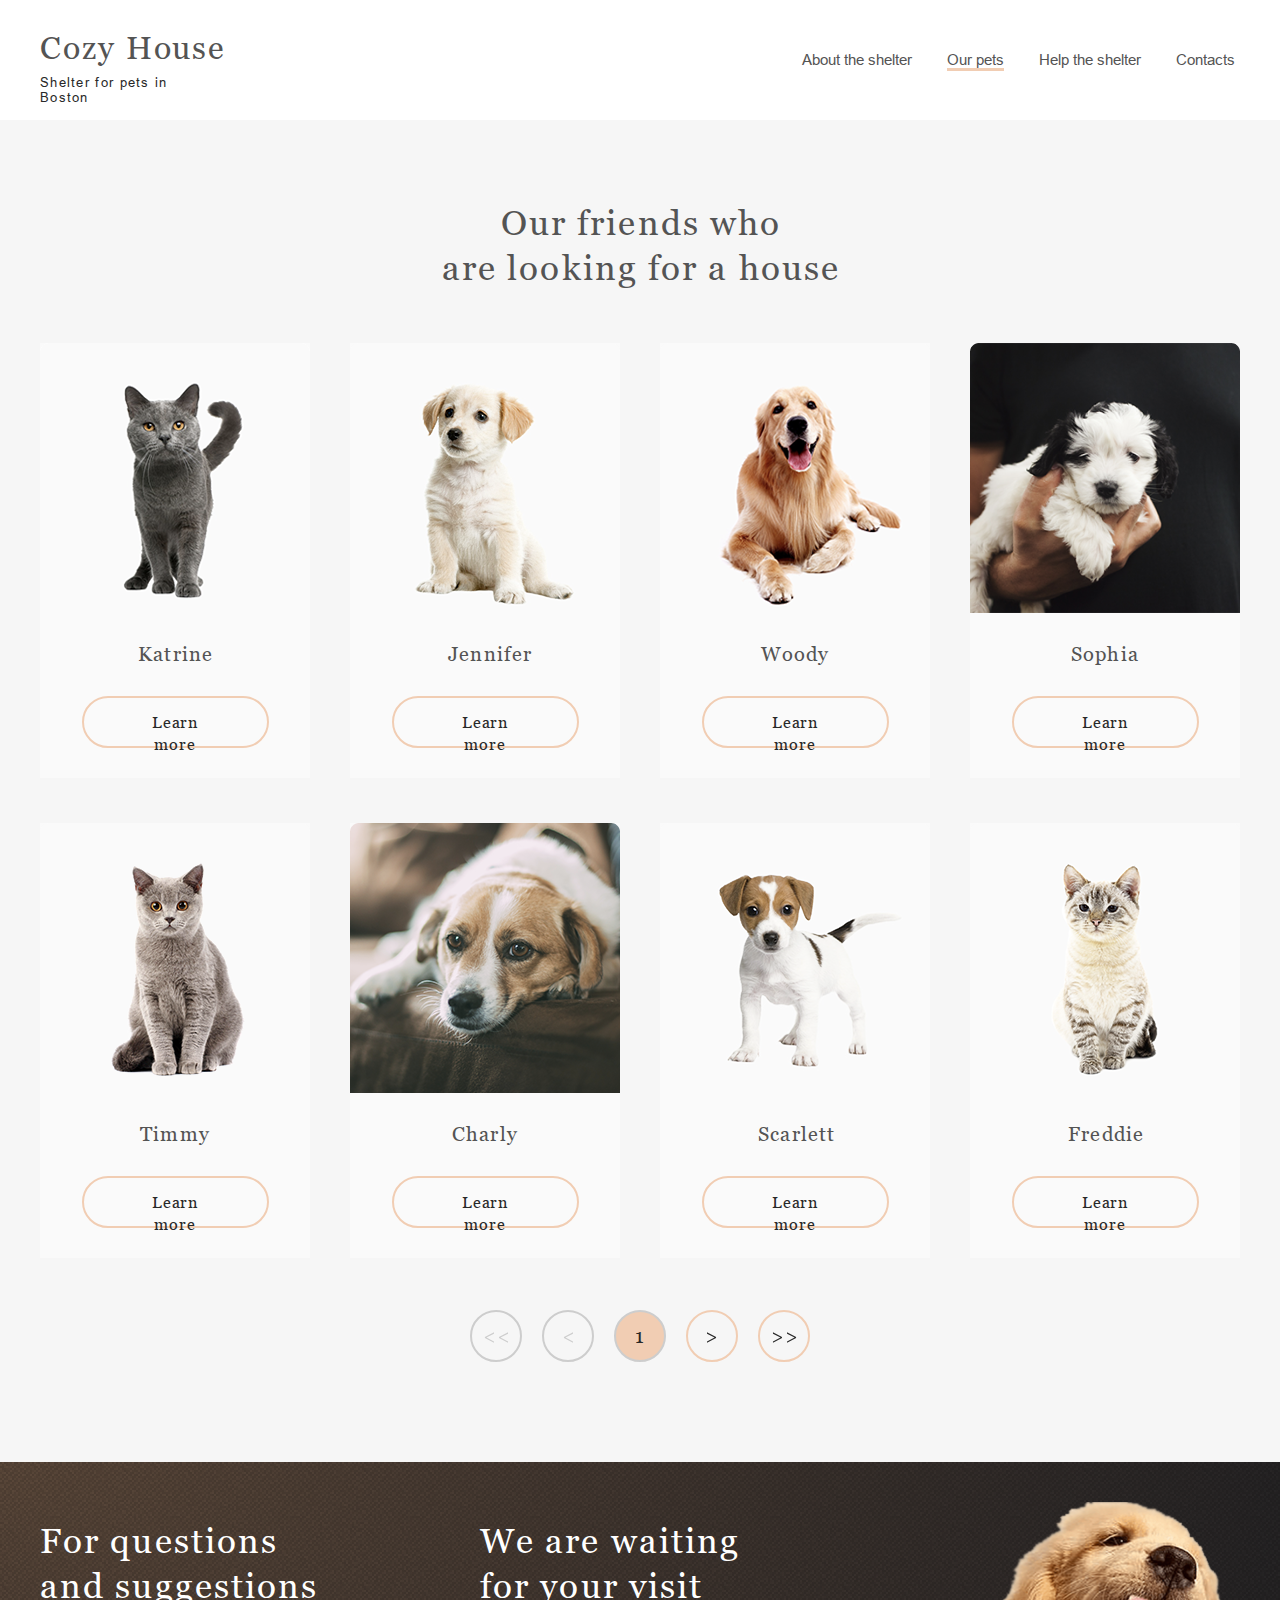
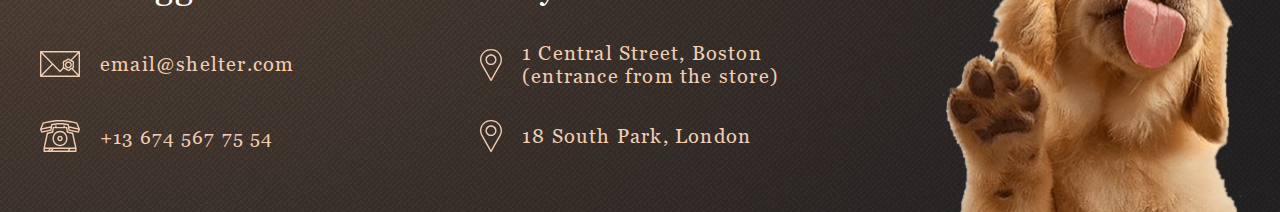
==== pet.html @ 0aab2f9f "implement pets layout" ====
<!DOCTYPE html>
<html lang="en">
<head>
    <meta charset="UTF-8">
    <meta http-equiv="X-UA-Compatible" content="IE=edge">
    <meta name="viewport" content="width=device-width, initial-scale=1.0">
    <link rel="stylesheet" type="text/css" href="styles.css">
    <link rel="icon" type="svg/png" sizes="16x16" href="./assets/sleeping-area.png">
    <title>Our pets</title>
</head>
<body>
    <header class="header_pet">
        <div class="header_pets_container">
            <div class="header_pet_content">
                <a href="./index.html" class="header_pets_logo">
                    <div class="logo_pets_title">Cozy House</div>
                    <div class="logo_pets_subtitle">Shelter for pets in Boston</div>
                </a>
                <nav class="nav_pet_menu">
                    <ul class="nav_pet_list">
                        <li class="nav_pet_item active">
                            <a href="./index.html" class="nav_pet_item_title">About the shelter</a>
                        </li>
                        <li class="nav_pet_item">
                            <a href="#!" class="nav_pet_item_title disabled">Our pets</a>
                             
                        </li>
                        <li class="nav_pet_item">
                            <a href="index.html#help" class="nav_pet_item_title">Help the shelter</a>
                             
                        </li>
                        <li class="nav_pet_item">
                            <a href="#footer" class="nav_pet_item_title">Contacts</a>
                             
                        </li>
                    </ul>
                </nav>
            </div>
        </div>
        <div class="menu-pet-btn">
            <span></span>
            <span></span>
            <span></span>
        </div>
    </header>
    <main>
        <section class="our_Friends" id="our_Friends">
            <div class="our_friends_container">
                <div class="our_friends_content">
                    <h1 class="our_friends_heading">
                        Our friends who<br>
are looking for a house
                    </h1>
                    <div class="our_pets_card_container">
                       <form class="card_our_pets">
                        <img src="./assets/pets-katrine.png" alt="Katrine" class="pets_image">
                        <p class="pets_card_title">Katrine</p>
                        <button class="button_secondary">Learn more</button>
                       </form>
                       <form class="card_our_pets">
                        <img src="./assets/pets-jennifer.png" alt="Jennifer" class="pets_image">
                        <p class="pets_card_title">Jennifer</p>
                        <button class="button_secondary">Learn more</button>
                       </form>
                       <form class="card_our_pets">
                        <img src="./assets/pets-woody.png" alt="Woody" class="pets_image">
                        <p class="pets_card_title">Woody</p>
                        <button class="button_secondary">Learn more</button>
                       </form>
                       <form class="card_our_pets">
                        <img src="./assets/pets-sophia.png" alt="Sophia" class="pets_image">
                        <p class="pets_card_title">Sophia</p>
                        <button class="button_secondary">Learn more</button>
                       </form>
                       <form class="card_our_pets">
                        <img src="./assets/pets-timmy.png" alt="Timmy" class="pets_image">
                        <p class="pets_card_title">Timmy</p>
                        <button class="button_secondary">Learn more</button>
                       </form>
                       <form class="card_our_pets">
                        <img src="./assets/pets-charly.png" alt="Charly" class="pets_image">
                        <p class="pets_card_title">Charly</p>
                        <button class="button_secondary">Learn more</button>
                       </form>
                       <form class="card_our_pets">
                        <img src="./assets/pets-scarlet.png" alt="Scarlett" class="pets_image">
                        <p class="pets_card_title">Scarlett</p>
                        <button class="button_secondary">Learn more</button>
                       </form>
                       <form class="card_our_pets">
                        <img src="./assets/pets-freddie.png" alt="Freddie" class="pets_image">
                        <p class="pets_card_title">Freddie</p>
                        <button class="button_secondary">Learn more</button>
                       </form>
                    </div>
                    <div class="our_friends_navigation">
                        <button class="button_pets_arrow disabled">
                            <span class="pets_pets_arrow">
                                <img src="./assets/1.svg" alt="">
                            </span>
                        </button>
                        <button class="button_pets_arrow disabled">
                            <span class="pets_pets_arrow">
                                <img src="./assets/2.svg" alt="">
                            </span>
                        </button>
                        <button class="button_pets_arrow text_color">
                            <span class="pets_pets_arrow one_text">
                                 1
                            </span>
                        </button>
                        <button class="button_pets_arrow border_pets">
                            <span class="pets_pets_arrow">
                                <img src="./assets/3.svg" alt="arrow">
                            </span>
                        </button>
                        <button class="button_pets_arrow border_pets">
                            <span class="pets_pets_arrow">
                                <img src="./assets/4.svg" alt="arrow">
                            </span>
                        </button>
                    </div>
                </div>
            </div>
        </section>
    <footer class="footer" id="footer">
        <div class="footer_container">
           <div class="footer_content">
               <div class="footer_contacts">
                   <h3 class="contacts_title">
                       For questions and suggestions
                   </h3>
                   <a href="https://www.google.com/intl/ru/gmail/about/" class="contacts_mail">
                       <img src="./assets/mail.svg" alt="" class="mail_image">
                       <p class="mail_info">email@shelter.com</p>
                   </a>
                   <a href="tel:+136745677554" class="contacts_phone">
                       <img src="./assets/phone.svg" alt="" class="phone_image">
                       <p class="phone_info">
                           +13 674 567 75 54
                       </p>
                   </a>
               </div>
               <div class="footer_location">
                   <h3 class="contacts_title">
                       We are waiting for your visit
                   </h3>
                   <a href="https://goo.gl/maps/vUBK3k5Mc1ou7sfR9" class="boston">
                       <img src="./assets/pin.svg" alt="" class="boston_image">
                       <p class="adress_boston">1 Central Street, Boston (entrance from the store)</p>
                   </a>
                   <a href="https://goo.gl/maps/HZNkKNj84N9nJpQKA" class="london">
                       <img src="./assets/pin.svg" alt="" class="london_image">
                       <p class="adress_london">
                           18 South Park, London 
                       </p>
                   </a>
               </div>
               <img src="./assets/footer-puppy.png" alt="Puppy" class="footer_image">
           </div>
        </div>
 </footer>
 <script src="pets.js"></script>
</main>
</body>
</html>
---- styles.css ----
@font-face {
    font-family: "Georgia";  
    src: url("./fonts/georgia/georgia-regular.ttf"); 
    font-style: normal; 
    font-weight: normal;
     }
     
    @font-face{
    font-family: "Arial";
    src: url("./fonts/arial/arial-regular.ttf");
    font-style: normal; 
    font-weight: normal; 
    }
        
* {
    margin: 0;
    padding: 0;
    box-sizing: border-box;
}
html {
    scroll-behavior: smooth;
    overflow-x: hidden;
}
body {
    position:relative;
    overflow-x: hidden;
    
}
.container {
    height: 908px;
    margin: 0 auto;
    background: url(assets/noise_lines_transparent@2X.png),
    radial-gradient(100% 215.42% at 0% 0%, #5B483A 0%, #262425 100%);
    
}
.wrapper_header {
    width: 1280px;
    margin: 0 auto;
}
.container_header {
    height: 60px;
    padding: 30px 40px;
    display: flex;
    flex-wrap: wrap;
    align-items: center;
    justify-content: space-between;
}
.header_logo {
    height: 60px;
    width: 184px;
    text-decoration: none;

}
.disabled {
    pointer-events: none;
    cursor: default;
    border-bottom: 3px solid #F1CDB3;
}

.logo_title {
    height: 35px;
    width: 186px;
    font-family: Georgia;
    font-size: 32px;
    font-weight: 400;
    line-height: 35px;
    text-align: left;
    letter-spacing: 0.06em;
    color: rgba(241, 205, 179, 1);
    margin-bottom: 10px;;

}
.logo_subtitle {
    height: 15px;
    width: 180px;
    font-family: Arial;
    font-size: 13px;
    font-weight: 400;
    line-height: 15px;
    letter-spacing: 0.1em;
    text-align: left;
    color: rgba(255, 255, 255, 1);
}

ul.nav_list {
    
    height: 27px;
    width: 443px;
    display: flex;
    flex-wrap: wrap;
    align-items: center;
    justify-content: center;
    grid-gap: 35px;
    list-style-type: none;
    transition: all 0.5s;
}
a.nav_item_title:hover {
    border-bottom: 3px solid #F1CDB3;
    transition: all 0.5s;
}

.nav_item_title {
    font-family: Arial;
    font-size: 15px;
    font-weight: 400;
    line-height: 24px;
    letter-spacing: 0px;
    text-align: left;
    color: rgba(250, 250, 250, 1);
    text-decoration: none;
}
.screen_container{
    width: 1280px;
    margin: 0 auto;
}
.start_screen_content {
    width: 1200px;
    height: 728px;
    margin: 107px 40px 0 40px;
    position: absolute;
    display: flex;
    flex-wrap: nowrap;
}

.content {
    width: 460px;
    height: 322px;
    margin-top: 176px;
    
}
.content_title {
    height: 114px;  
    width: 310px;  
    font-family: Georgia;
    font-size: 44px;
    font-weight: 400;
    line-height: 57px;
    letter-spacing: 0em;
    text-align: left;
    color: rgba(255, 255, 255, 1);
}
.content_subheading {
    height: 72px;
    width: 460px;
    font-family: Arial;
    font-size: 15px;
    font-weight: 400;
    line-height: 24px;
    letter-spacing: 0px;
    text-align: left;
    color: rgba(205, 205, 205, 1);
    margin-top: 42px;
}
.screen_button {
    font-family: Georgia;
    font-size: 16px;
    font-weight: 400;
    line-height: 22px;
    letter-spacing: 0.06em;
    text-align: left;
    color: rgba(41, 41, 41, 1);
    border: transparent;
    height: 52px;
    width: 207px;
    border-radius: 100px;
    padding: 15px 45px 15px 45px;
    background-color: rgba(241, 205, 179, 1);
    margin-top: 42px;
}
.screen_button:hover {
    background: rgba(253, 220, 196, 1);
    color: #5B483A;
    cursor: pointer;
    transition: all 0.5s;

}
.puppy_image {
    height: 728px;
    width: 698px;
    margin-left: 40px;
    margin-top: 12px;
}
.about_container {
    width: 1280px;
    margin: 0 auto;
}
.about {
    height: 588px;
    margin: 0 auto;
    background: rgba(255, 255, 255, 1);
}
.about_content {
    height: 408px;
    width: 1200px;
    left: 40px;
    top: 80px;
    position:relative;
    display: flex;
    flex-wrap: nowrap;
    align-items: center;
}
.about_image {
    height: 408px;
    width: 300px;
    left: 175px;
    top: 0px;
    position: relative;

}
.about_content_description {
    height: 380px;
    width: 430px;
    left: 595px;
    top: 14px;
    position: absolute;

}
.about_title {
    height: 90px;
    width: 370px;
    font-family: Georgia;
    font-size: 35px;
    font-weight: 400;
    line-height: 45px;
    letter-spacing: 0.06em;
    text-align: left;  
    color:rgba(84, 84, 84, 1);

}
.about_subheading_one {
    height: 96px;
    width: 430px;
    font-family: Arial;
    font-size: 15px;
    font-weight: 400;
    line-height: 24px;
    letter-spacing: 0px;
    text-align: left;
    color: rgba(76, 76, 76, 1);
    margin-top: 25px;

}
.about_subheading_two {
    height: 144px;
    width: 430px;
    font-family: Arial;
    font-size: 15px;
    font-weight: 400;
    line-height: 24px;
    letter-spacing: 0px;
    text-align: left;
    color: rgba(76, 76, 76, 1);
    margin-top: 25px;
}
.pets {
    height: 877px;
    margin: 0 auto;
    background: rgba(246, 246, 246, 1);
}
.pets_container {
    width: 1280px;
    margin: 0 auto;
}
.pets_content {
    height: 697px;
    width: 1200px;
    left: 40px;
    top: 80px;
    position: relative;
}
.pets_heading {
    height: 90px;
    width: 400px;
    font-family: Georgia;
    font-size: 35px;
    font-weight: 400;
    line-height: 45px;
    letter-spacing: 0.06em;
    text-align: center;
    color: rgba(84, 84, 84, 1);
    left: 401px;
    right: 440px;
    position: absolute;
}
.pets_slider{
    height: 435px;
    width: 1200px;
    left: 0px;
    top: 150px;
    position: absolute;
    display: flex;
    align-items: center;
}
.button_arrow {
    height: 52px;
    width: 52px;
    left: 0px;
    top: 0px;
    border-radius: 100px;
    padding: 23px 19px 23px 19px;
    position: relative;
    border: 2px solid rgba(241, 205, 179, 1);
    background: #F6F6F6;
    cursor: pointer;
}
.pets_arrow {
    height: 6px;
    width: 14px;
    left: 17px;
    top: 21px;
    position: absolute;
    color: rgba(41, 41, 41, 1);
    background: url(./assets/Arrow.svg) no-repeat;
}
.button_arrow:hover, .pets_arrow:hover {
    cursor: pointer;
    background: rgba(253, 220, 196, 1);
}
.button_arrow_two:hover, .pets_arrow_two:hover {
    cursor: pointer;
    background: rgba(253, 220, 196, 1);
}
.pets_card_info, .carousel{
    display: flex;
  }
.carousel_wrapper {
    overflow: hidden;
    width: 1096px;
}
.pets_card.activated {
    background: #ccc;
  }

.carousel {
  position: relative;
  left: -1096px;
}
@keyframes move-right {
    from {left: -1096px;}
    to {left: -2192px;}
  }
.transition-right {
    animation-name: move-right;
    animation-duration: 3s;
  }
@keyframes move-left {
    from {left: -1096px;}
    to {left: 0px;}
  }
  
.transition-left {
    animation-name: move-left;
    animation-duration: 3s;
  }
.hidden {
    display: none;
  }
.pets_card_info {
    display: flex;
    flex-wrap: nowrap;
    align-items: center;
    grid-gap: 90px;
    margin-left: 79px;
}
.pets_card {
    height: 435px;
    width: 270px;
    border-radius: 9px;
    text-decoration: none;
    cursor: pointer;
    transition: all 0.3s;
    background: #FAFAFA;
}
.pets_card:hover, .pets_card_title:hover, .button_secondary:hover {
    cursor: pointer;
    transition: all 0.5s;
    background-color:#FFFFFF;
    box-shadow: 1px 1px 1px 1px #5C5C5C;
    
}

.pets_card:hover .button_secondary {
    cursor: pointer;
    transition: all 0.5s;
    background: #fddcc4;
    border-color: #fddcc4;
 
}

.pets_image {
    height: 270px;
    width: 270px;
}
.pets_card_title {
    height: 23px;
    width: 74px;
    font-family: Georgia;
    font-size: 20px;
    font-weight: 400;
    line-height: 23px;
    letter-spacing: 0.06em;
    text-align: center;
    color: rgba(84, 84, 84, 1); 
    margin: 26px 98px;
}
.button_secondary {
    height: 52px;
    width: 187px;
    font-family: Georgia;
    font-size: 16px;
    font-weight: 400;
    line-height: 22px;
    letter-spacing: 0.06em;
    text-align: center;
    color: rgba(41, 41, 41, 1);
    border-radius: 100px;
    padding: 13px 45px 15px 45px;
    margin: 4px 41.5px 30px 41.5px;
    border: 2px solid rgba(241, 205, 179, 1);
    cursor: pointer;
    transition: all 0.5s;
    background: #FAFAFA;
}  
.button_arrow_two {
    height: 52px;
    width: 52px;
    border-radius: 100px;
    padding: 23px 19px 23px 19px;
    border: 2px solid rgba(241, 205, 179, 1);
    left: 1147px;
    top: 190px;
    position: absolute;
    background: #F6F6F6;
    cursor: pointer;
}  
.pets_arrow_two {
    height: 6px;
    width: 14px;
    display: block;
    background: url(./assets/Arrow2.svg) no-repeat;
}
.get_to_know_button {
    height: 52px;
    width: 261px;
    left: 472px;
    top: 646px;
    border-radius: 100px;
    position: absolute;
    padding: 15px 41px 15px 41px;
    background: rgba(241, 205, 179, 1);
    font-family: Georgia;
    font-size: 17px;
    font-weight: 400;
    line-height: 22px;
    letter-spacing: 0.06em;
    text-align: left;
    color: rgba(41, 41, 41, 1);
    border: rgba(241, 205, 179, 1);
   
}
.get_to_know_button:hover {
    cursor: pointer;
    transition: all 0.7s;
    background: rgba(253, 220, 196, 1);
    color: #5B483A;
}
.popup {
    position: fixed;
    top:192px;
    left: 218px;
    transition: 0.5s all;
    border-radius: 9px;
    width: 900px;
    height: 500px;
    background: #FAFAFA;
    box-shadow: 0px 2px 35px 14px rgba(13, 13, 13, 0.04);
    z-index: 5;
    display: none;
    
}

.close_btn {
    justify-content: center;
    height: 52px;
    width: 52px;
    border: 2px solid rgba(241, 205, 179, 1);
    border-radius: 100px;
    position: absolute;
    top: -52px;
    right: -44px;
    cursor: pointer;
    display: flex;
    align-items: center;
    padding: 20px;
}
.close_btn:hover, .close_btn.hover {
    background: #FDDCC4;
    border: none;
    cursor: pointer;
}
body.popup {
    overflow: hidden;
}
.popup-img img {
    height: 500px;
    display: block;
    border-radius: 0px;
}
.popup_info {
    position: relative;
    display: flex;
    align-items: flex-start;
}
.popup_active {
    display: block;
}
.popup-content {
    max-width: 360px;
    text-align: left;
    margin: 50px 20px;
}
.popup-content h4 {
    font-family: 'Georgia';
    font-style: normal;
    font-weight: 400;
    font-size: 35px;
    line-height: 130%;
    letter-spacing: 0.06em;
    color: #000000;
    margin-bottom: 10px;
}

.popup-content h5 {
    font-family: 'Georgia';
    font-style: normal;
    font-weight: 400;
    font-size: 20px;
    line-height: 115%;
    letter-spacing: 0.06em;
    color: #000000;
    margin-bottom: 40px;
}

.popup-content p {
    font-family: 'Georgia';
    font-style: normal;
    font-weight: 400;
    font-size: 15px;
    line-height: 110%;
    letter-spacing: 0.06em;
    color: #000000;
    margin-bottom: 40px;
}
.popup-content ul {
    font-family: 'Georgia';
    font-style: normal;
    font-weight: 400;
    font-size: 15px;
    line-height: 110%;
    letter-spacing: 0.06em;
    display: flex;
    flex-direction: column;
    gap: 10px;
    list-style-position: inside;
    color: #F1CDB3;
}
.popup-content ul span {
    color: #000000;
}
.help {
    width: 1280px;
    margin: 0 auto;
    background: rgba(255, 255, 255, 1);
}
.help_container {
    width: 1280px;
    margin: 0 auto;
}
.help_content {
    height: 431px;
    width: 1200px;
    margin: 80px 40px 100px;
}
.help_heading {
    height: 90px;
    width: 310px;
    font-family: Georgia;
    font-size: 35px;
    font-weight: 400;
    line-height: 45px;
    letter-spacing: 0.06em;
    text-align: center;
    color: rgba(84, 84, 84, 1);
    margin: 0 446px;
}
.help_list {
    height: 281px;
    width: 1026px;
    margin: 60px 87px 0px;
    display: flex;
    flex-wrap: wrap;
    justify-content: center;
    align-items: center;
    column-gap: 120px;
    row-gap: 52px;
}
.help_list_item {
    height: 113px;
    width: 82px;
    display: flex;
    flex-wrap: wrap;
    align-items: center;
    justify-content: center;

}
.help_list_text{
    font-family: Georgia;
    font-size: 19px;
    font-weight: 400;
    line-height: 23px;
    letter-spacing: 0.06em;
    text-align: center;
    margin-top: 30px;
    height: 23px;
}
.food {
    height: 113px;
    width: 82px;
    
    
}
.transportation {
    height: 113px;
    width: 150px;
 
}
.toys{
    height: 113px;
    width: 60px;

}
.bowls {
    height: 113px;
    width: 153px;
}
.shampoos {
    height: 113px;
    width: 101px;
}
.vitamins {
    height: 113px;
    width: 89px;

}
.medicines {
    height: 113px;
    width: 101px;
}
.collars {
    height: 113px;
    width: 165px;


}
.sleeping {
    height: 113px;
    width: 143px;   
}
.donation {
    height: 462px;
    margin: 0 auto;
    background: rgba(246, 246, 246, 1);  
}
.donation_container {
    width: 1280px;
    margin: 0 auto;
}
.donation_content {
    height: 282px;
    width: 915px;
    left: 183px;
    top: 80px;
    position: relative;
    display: flex;
    flex-wrap: nowrap;
    align-items: center;

    
}
.image_donation {
    height: 261px;
    width: 505px;


}
.donation_content_info {
    height: 282px;
    width: 380px;
    margin-left: 30px
}
.donation_title{
    height: 90px;
    width: 300px;
    font-family: Georgia;
    font-size: 35px;
    font-weight: 400;
    line-height: 45px;
    letter-spacing: 0.06em;
    text-align: left;
    color: rgba(84, 84, 84, 1);

}
.donation_subheading {
    height: 17px;
    width: 308px;
    font-family: Georgia;
    font-size: 15px;
    font-weight: 400;
    line-height: 17px;
    letter-spacing: 0.06em;
    text-align: left;
    color: rgba(84, 84, 84, 1);
    margin-top: 20px;
}
.credit_card {
    height: 43px;
    width: 349px;
    display: flex;
    border-radius: 9px;
    padding: 10px 15px;
    background: rgba(241, 205, 179, 1);
    margin-top: 20px;
    flex-wrap: nowrap;
    text-decoration: none;
}
.credit_card:hover {
    cursor: pointer;
    transition: all 0.7s;
    background: rgba(253, 220, 196, 1);
}
.credit_card_content {
    height: 23px;
    width: 319px;
    background:url(./assets/credit-card.svg) no-repeat;
}
.credit_card_number {
    height: 23px;
    width: 275px;
    font-family: Georgia;
    font-size: 20px;
    font-weight: 400;
    line-height: 23px;
    letter-spacing: 0.06em;
    text-align: left;
    color: rgba(84, 84, 84, 1);
    margin-left: 44px;
}
.legal_info {
    height: 72px;
    width: 380px;
    font-family: Arial;
    font-size: 12px;
    font-style: italic;
    font-weight: 400;
    line-height: 18px;
    letter-spacing: 0px;
    text-align: left;
    color: rgba(178, 178, 178, 1);
    margin-top: 20px;
    
    

}
.footer {
    height: 350px;
    margin: 0 auto;
    background: url(assets/noise_lines_transparent@2X.png),
    radial-gradient(100% 215.42% at 0% 0%, #5B483A 0%, #262425 100%);
}
.footer_container {
    width: 1280px;
    margin: 0 auto;
}
.footer_content {
    height: 310px;
    width: 1200px;
    left: 40px;
    top: 40px;
    position: relative;
    display: flex;
    flex-wrap: nowrap;

}
.footer_contacts {
    height: 234px;
    width: 278px;
    left: 0px;
    top: 16px;
    position: relative;
    
}
.contacts_title {
    height: 90px;
    width: 279px;
    font-family: Georgia;
    font-size: 35px;
    font-weight: 400;
    line-height: 45px;
    letter-spacing: 0.06em;
    text-align: left;
    color: rgba(255, 255, 255, 1);
}
.contacts_mail {
    height: 32px;
    width: 251px;
    display: flex;
    flex-wrap: nowrap;
    align-items: center;
    justify-content: space-around;
    margin-top: 40px;
    grid-gap: 20px;
    text-decoration: none;
}
.mail_info:hover {
    cursor: pointer;
    transition: all 0.7s;
    color: white;
} 
    

.mail_info {
    height: 23px;
    width: 191px;
    font-family: Georgia;
    font-size: 20px;
    font-weight: 400;
    line-height: 23px;
    letter-spacing: 0.06em;
    text-align: left;
    color: rgba(241, 205, 179, 1);
    
}
.contacts_phone {
    height: 32px;
    width: 239px;
    display: flex;
    flex-wrap: nowrap;
    align-items: center;
    justify-content: space-around;
    margin-top: 40px;
    grid-gap: 20px;
    text-decoration: none;
    
    
}
.phone_info {
    height: 23px;
    width: 180px;
    font-family: Georgia;
    font-size: 19px;
    font-weight: 400;
    line-height: 23px;
    letter-spacing: 0.06em;
    text-align: left;
    color: rgba(241, 205, 179, 1);
    
}
.phone_info:hover {
    cursor: pointer;
    transition: all 0.7s;
    color: white;
} 
.footer_location {
    height: 234px;
    width: 302px;
    margin: 16px 160px 16px 162px;
    
}
.boston {
    height: 46px;
    width: 302px;
    margin-top: 34px;
    display: flex;
    flex-wrap: nowrap;
    align-items: center;
    justify-content: space-between;
    grid-gap: 20px;
    text-decoration: none;
}
.adress_boston {
    height: 46px;
    width: 260px;
    font-family: Georgia;
    font-size: 20px;
    font-weight: 400;
    line-height: 23px;
    letter-spacing: 0.06em;
    text-align: left;
    color: rgba(241, 205, 179, 1);
    
    
}
.adress_boston:hover {
    cursor: pointer;
    transition: all 0.7s;
    color: white;
} 
.london {
    height: 32px;
    width: 302px;
    margin-top: 32px;
    display: flex;
    flex-wrap: nowrap;
    align-items: center;
    justify-content: space-between;
    grid-gap: 20px;
    text-decoration: none;
    
}
.adress_london {
    height: 23px;
    width: 260px;
    font-family: Georgia;
    font-size: 20px;
    font-weight: 400;
    line-height: 23px;
    letter-spacing: 0.06em;
    text-align: left;
    color: rgba(241, 205, 179, 1);
    
    
}
.adress_london:hover {
    cursor: pointer;
    transition: all 0.7s;
    color: white;
} 
.footer_image {
    height: 310px;
    width: 300px;
}

/* Out pets styles starts*/
.header_pet {
    height: 120px;
    background: rgba(255, 255, 255, 1);
    margin: 0 auto;
}
.header_pets_container {
    width: 1280px;
    margin: 0 auto;
}
.header_pet_content {
    height: 60px;
    width: 1200px;
    left: 40px;
    top: 30px;
    position: relative;
    display: flex;
    flex-wrap: nowrap;
    align-items: center;
    justify-content: space-between;
}
.header_pets_logo {
    height: 60px;
    width: 184px; 
    text-decoration: none;
}
ul.nav_pet_list {
    list-style-type: none;
}
.logo_pets_title {
    height: 35px;
    width: 186px;
    font-family: Georgia;
    font-size: 32px;
    font-weight: 400;
    line-height: 35px;
    letter-spacing: 0.06em;
    text-align: left;
    color: rgba(84, 84, 84, 1);
}
.logo_pets_subtitle {
    height: 15px;
    width: 180px;
    font-family: Arial;
    font-size: 13px;
    font-weight: 400;
    line-height: 15px;
    letter-spacing: 0.1em;
    text-align: left;
    color: rgba(41, 41, 41, 1);
    margin-top: 10px;
}

.nav_pet_list {
    height: 27px;
    width: 443px; 
    display: flex;
    flex-wrap: nowrap;
    align-items: center;
    justify-content: center;
    grid-gap: 35px;
}

.nav_pet_item_title {
    font-family: Arial;
    font-size: 15px;
    font-weight: 400;
    line-height: 24px;
    letter-spacing: 0px;
    text-align: left;
    color: rgba(84, 84, 84, 1);
    text-decoration: none;
}
a.nav_pet_item_title:hover {
    cursor: pointer;
    transition: all 0.5s;
    border-bottom: 3px solid rgba(241, 205, 179, 1);
    ;
} 
.our_Friends {
    height: 1342px;
    margin: 0 auto;
    background: rgba(246, 246, 246, 1);
   
}
.our_friends_container{
    width: 1280px;
    margin: 0 auto;
}
.our_friends_content {
    height: 1162px;
    width: 1200px;
    left: 40px;
    top: 80px;
    position: relative;
    
}
.our_friends_heading {
    height: 90px;
    width: 400px;
    font-family: Georgia;
    font-size: 35px;
    font-weight: 400;
    line-height: 45px;
    letter-spacing: 0.06em;
    text-align: center;
    color: rgba(84, 84, 84, 1);
    margin-left: 401px;
    
}
.our_pets_card_container{
    height: 930px;
    width: 1200px;
    left: 0px;
    top: 135px;
    position: absolute;
    display: flex;
    flex-wrap: wrap;
    justify-content: center;
    align-items: center;
    column-gap: 40px;
    row-gap: 30px;

}
.card_our_pets {
    height: 435px;
    width: 270px;
    background: rgba(250, 250, 250, 1);
    text-decoration: none; 
    background: #FAFAFA;
}
.card_our_pets:hover, .pets_card_title:hover, .button_secondary:hover {
    cursor: pointer;
    transition: all 0.5s;
    background-color:#FFFFFF;
    box-shadow: 1px 1px 1px 1px #5C5C5C;
    
}
.card_our_pets:hover .button_secondary{
    cursor: pointer;
    transition: all 0.5s;
    background: #fddcc4;
    border-color: #fddcc4;

}
.our_friends_navigation {
    height: 52px;
    width: 340px;
    left: 430px;
    top: 1110px;
    position: absolute;
    display: flex;
    flex-wrap: nowrap;
    align-items: center;
    grid-gap: 20px;
}

.button_pets_arrow {
    height: 52px;
    width: 52px;
    border: 2px solid rgba(205, 205, 205, 1);
    border-radius: 100px;
    background: transparent;
}
.pets_pets_arrow {
    height: 23px;
    width: 27px;
    font-family: Georgia;
    font-size: 20px;
    font-weight: 400;
    line-height: 23px;
    letter-spacing: 0.06em;
    text-align: center;
    color: rgba(205, 205, 205, 1);
    margin: 1px 9px;
}
.button_pets_arrow:hover, .pets_pets_arrow:hover {
    cursor: pointer;
    transition: all 0.7s;
    border-color: rgba(253, 220, 196, 1);

}
.one_text {
    height: 23px;
    width: 9px;
    font-family: Georgia;
    font-size: 20px;
    font-weight: 400;
    line-height: 23px;
    letter-spacing: 0.06em;
    text-align: center;
    color: rgba(41, 41, 41, 1);
    margin-left: 10px;
    margin-top: -12px 
}
.text_color {
    background: rgba(241, 205, 179, 1);

}
.border_pets {
    border: 2px solid rgba(241, 205, 179, 1)
}
@media screen and (min-width: 0px)  and (max-width:767.98px) {
    body {
        overflow-x: hidden;
        min-width: 320px;
        max-width: 767.98px;
        margin: 0 auto;
        }
    .wrapper_header, .screen_container, .about_container, .pets_container, .help_container, .donation_container, .footer_container {
        max-width:767.98px;
        margin: 0 auto;
        }
.container, .header, .not_only, .about, .pets, .help, .donation, .footer {
    max-width:100%;
    min-width:0;
    margin: 0 auto;
}

.container {
    height: 823px;
}
.container_header {
    height: 60px;
    width: 280px;

}
     .header_logo {
        margin-left: -20px;
    }
    .hide_logo {
        opacity: 0;
        pointer-events: none;
    }
    .nav_list {
        align-items: center !important;
    }
    ul.nav_list {
    width: 100%;
    height: 100%;
    flex-direction: column;
    text-align: center;
    position: fixed;
    top: 0;
    right: 0;
    padding: 33% 39px 30%;
    background-color: #292929;
    transform: translateX(100%);
    transition: transform 0.5s;
    margin-left: 0%;
    grid-gap: 66px;
    }
    ul.nav_list.active {
        height: 823px;
        width: 320px;
        transform: translateX(0%);
        transition: transform 0.7s;
    }
    .nav_item_title {
        font-size: 32px;
    }
    .hide_screen {
        opacity: 0;
    }
    .menu-btn {
        display: flex;
        width: 30px;
        height: 22px;
        position: relative;
        bottom: 12px;
        left: 270px;
        z-index: 2;
        overflow: hidden;
        transition: transform 0.7s;
        
    }
    .menu-btn span {
        display: flex;
        width: 30px;
        height: 2px;
        position: absolute;
        background-color: #f1cdb3;
        
    }
    .menu-btn span:nth-of-type(2) {
        top: calc(50% - 1px);
    }
    .menu-btn span:nth-of-type(3) {
        top: calc(50% + 9px);
    }
    .menu_btn_active {
        transform: rotate(90deg);
        transition: transform 0.7s;
    }
    menu-btn.active span:nth-of-type(1) {
        display: none;
      }
      .menu-btn.active span:nth-of-type(2) {
        top: 50%;
        transform: translate(-50%, 0%) rotate(45deg);  
      }
      .menu-btn.active span:nth-of-type(3) {
        top: 50%;
        transform: translate(-50%, 0%) rotate(-45deg); 
      }
     
.start_screen_content {
    height: 673px;
    width: 100%;
    margin: 68px 10px 0px;
    display: flex;
    flex-wrap: wrap;
    align-items: center;
    justify-content: center;
}
.content {
    height: 296px;
    width: 100%;
    margin: 0px 0px 105px;
    display: flex;
    flex-wrap: wrap;
    align-items: center;
   

}
.content_title {
    height: 64px;
    width: 263px;
    font-size: 25px;
    font-weight: 400;
    line-height: 32px;
    letter-spacing: 0.06em;
    text-align: center;
    margin-left: 19px;
}
.content_subheading {
    height: 96px;
    width: 94%;
    font-size: 15px;
    font-weight: 400;
    line-height: 24px;
    letter-spacing: 0px;
    text-align: center;
}
.screen_button {
    margin-left: 46px;
    letter-spacing: 0.09em;
}
.puppy_image {
    height: 271.7735900878906px;
    width: 260px;
    margin: 0px 0px 0px 20px;
    text-align: center;
    
}
.about {
    height: 974px;
    margin: 0 auto;
    position: static;
    overflow: hidden;
    
}
.about_content {
    height: 890px;
    width: 300px;
    margin: 42px 10px;
    position: static;
    flex-direction: column-reverse;

}
.about_image {
    height: 353.6000061035156px;
    width: 260px;
    position: static;
    
}
.about_container {
    max-width: 100%;
    margin: 0 auto;
    display: flex;
    flex-wrap: wrap;
    align-items: center;
    justify-content: center;
}
.about_content_description {
    height: 494px;
    width: 100%;
    margin: 0px 0px 42px 0px;
    position: static;
}
.about_title {
    height: 64px;
    width: 97%;
    font-size: 25px;
    font-weight: 400;
    line-height: 32px;
    letter-spacing: 0.06em;
    text-align: center;
    margin-left: 4px;
    margin-bottom: 25px;
}
.about_subheading_one {
    height: 144px;
    width: 90%;
    font-size: .94em;
    font-weight: 400;
    line-height: 1.6em;
    letter-spacing: 0px;
    margin-left: 15px;
    text-align: justify;
}
.about_subheading_two {
    height: 239px;
    width: 90%;
    font-size: .94em;
    font-weight: 400;
    line-height: 1.6em;
    margin-left: 15px;
    margin-top: 22px;
    text-align: justify;
}
.pets {
    height: 791px;
    margin: 0 auto;
    position: static;
    overflow: hidden;
    display: block;
}
.pets_container {
    max-width: 100%;
    margin: 0 auto;
    display: flex;
    flex-wrap: wrap;
    align-items: center;
    justify-content: center;
}
.pets_content {
    height: 707px;
    width: 100%;
    position: static;
    margin: 42px 10px;
    display: flex;
    flex-wrap: wrap;
    justify-content: center;
}
.pets_heading {
    height: 64px;
    width: 100%;
    font-size: 25px;
    font-weight: 400;
    line-height: 32.5px;
    letter-spacing: 0.06em;
    text-align: center;
    position: static;
}
.pets_slider {
    height: 507px;
    max-width: 100%;
    position: static;
    margin: 42px 15px;
    display: flex;
    flex-wrap: wrap;
    flex-direction: column-reverse;
    align-items: center;
    justify-content: space-between;
}
.carousel_wrapper {
    width: 260px;
}
.carousel {
    left: -270px;
}
.button_arrow {
    position: static;
    margin-right: 133px;
}
.pets_arrow {
    position: static;
    display: block;
    
}
.pets_card_info {
 margin: 0;
 grid-gap: 0px;
}
.pets_card:nth-last-of-type(2) {
    display: none;
}
.pets_card:nth-last-of-type(1) {
    display: none;
}
.pets_card:nth-last-of-type(3) {
    height: 435px;
    width: 270px;
}
.button_arrow_two {
    position: static;
    margin-left: -143px;
}
.get_to_know_button {
    width: 260px;
    position: static;
    margin-left: 0px;
    padding: 15px 43px 15px 43px;
    display: flex;
    flex-wrap: wrap;
    align-items: center;
    justify-content: center;
}
.help {
    height: 745px;
    margin: 0 auto;
    overflow: hidden;
}
.help_container {
    width: 100%;
    margin: 0 auto;

}
.help_content {
    height: 745px;
    width: 100%;
    margin: 0;
    display: flex;
    flex-wrap: wrap;
    align-items: center;
    justify-content: center;
}
.help_heading {
    height: 64px;
    width: 220px;
    font-size: 25px;
    line-height: 32px;
    letter-spacing: 0.06em;
    text-align: center;
    margin: 42px 50px 0;
    

    
}
.help_list {
    height: 555px;
    max-width: 100%;
    margin: 42px 15px;
    column-gap: 30px;
    row-gap: 30px;
    justify-content: flex-start;
}
.help_list_item  {
    height: 87px;
    width: 130px;
    
    
}
.help_list_text{
    height: 17px;
    width: 130px;
    font-size: 15px;
    font-weight: 400;
    line-height: 17px;
    letter-spacing: 0.06em;
    text-align: center;
    margin-top: 20px;
}
.image_help_list {
    height: 50px;
    width: 50px;
}
.donation {
    height: 542.2000122070312px;
    margin: 0 auto;
    overflow: hidden;
    
}

.donation_content{
    height: 281px;
    width: 79%;
    position: static;
    display: flex;
    flex-wrap: wrap;
    
}
.donation_content_info{
    height: 281px;
    width: 100%;
    margin: 42px 10px;
    

}
.image_donation{
    height: 135.1999969482422px;
    width: 260px;
    order:5;
    margin-left: 30px;
}
.donation_title {
    height: 64px;
    width: 229px;
    font-size: 25px;
    font-weight: 400;
    line-height: 32px;
    letter-spacing: 0.06em;
    text-align: center;
    margin-left: 36px;
    
}
.donation_subheading {
    height: 24px;
    width: 273px;
    font-size: 15px;
    font-weight: 400;
    line-height: 24px;
    letter-spacing: 0px;
    text-align: left;
    margin-left: 13px;
}
.credit_card {
    height: 43px;
    width: 281px;
    margin-left: 9px
    
}
.credit_card_number {
    height: 17px;
    width: 206px;
    font-size: 15px;
    font-weight: 400;
    line-height: 17px;
    letter-spacing: 0.06em;
    text-align: left;
    margin-top: 3px;
    
}
.legal_info {
    height: 90px;
    width: 280px;
    width: 48%;
    font-size: .75em;
    font-style: italic;
    font-weight: 400;
    line-height: 18px;
    letter-spacing: 0px;
    text-align:justify;
    margin-left: 10px;
    
}

.footer {
    height: 809px;
    margin: 0 auto;
    overflow: hidden;

}

.footer_content {
    height: 470px;
    width: 300px;
    position: static;
    display: flex;
    flex-wrap: wrap;
    align-items: center;
    justify-content: center;
    margin: 30px 10px 0px;
}
.footer_contacts {
    height: 208px;
    width: 278px;
    position: static;
    margin: 0px 11px 40px;
    
}
.contacts_title{
    height: 64px;
    width: 278px;
    font-size: 25px;
    font-weight: 400;
    line-height: 32px;
    letter-spacing: 0.06em;
    text-align: center;
}
.contacts_mail {
    margin-left: 12px;
}
.contacts_phone {
    margin-left: 19px
}
.footer_location{
    height: 222px;
    width: 300px;
    margin: 0px 10px 40px;
    
}
.contacts_title{
    margin-left: 11px;
   
    
}
.boston{
    margin-top: 40px
}
.london {
    margin-top: 39px;
}
.footer_image{
    height: 269px;
    width: 260px;
   
} 


.header_pets_container, .our_friends_container {
    max-width:767.98px;
    margin: 0 auto;
    }
.header_pet, .our_Friends {
max-width:100%;
margin: 0 auto;
}


.header_pet {
    overflow: hidden;
    height: 120px;
    margin: 0 auto;
    
}
.header_pet_content {
    height: 60px;
    width: 100%;
    position: static;
    margin:30px 20px;
    
}

.menu-pet-btn {
    display: flex;
    width: 30px;
    height: 22px;
    position: relative;
    bottom: 72px;
    left: 270px;
    z-index: 2;
    overflow: hidden;
    transition: transform 0.7s;
    
}
.menu-pet-btn span {
    display: flex;
    width: 30px;
    height: 2px;
    position: absolute;
    background-color: #000000;
    
}
.menu-pet-btn span:nth-of-type(2) {
    top: calc(50% - 1px);
}
.menu-pet-btn span:nth-of-type(3) {
    top: calc(50% + 9px);
}
.nav_pet_list {
    align-items: center !important;
}
ul.nav_pet_list {
    width: 100%;
    height: 100%;
    flex-direction: column;
    text-align: center;
    position: fixed;
    top: 0;
    right: 0;
    padding: 32% 12% 30%;
    background-color: #FFFFFF;
    transform: translateX(100%);
    transition: transform 0.5s;
    margin-left: 0%;
    grid-gap: 42px;
}
ul.nav_pet_list.active {
    transform: translateX(0%);
    height: 823px;
    width: 320px;
    transition: transform 0.7s;
}
.nav_pet_item_title {
    font-size: 32px;
    line-height: 51px;
}
.menu-pet-btn_active {
    transform: rotate(90deg);
    transition: transform 0.7s;
}
menu-pet-btn.active span:nth-of-type(1) {
    display: none;
  }
  .menu-pet-btn.active span:nth-of-type(2) {
    top: 50%;
    transform: translate(-50%, 0%) rotate(45deg);  
  }
  .menu-pet-btn.active span:nth-of-type(3) {
    top: 50%;
    transform: translate(-50%, 0%) rotate(-45deg); 
  }
.our_Friends {
    height: 1649px;
    margin: 0 auto;
    overflow: hidden;
    
}
.our_friends_content {
    height: 1565px;
    width: 100%;
    position: static;
    margin: 42px 10px;
    
}
.our_friends_heading {
    height: 64px;
    width: 39%;
    font-size: 1.56em;
    font-weight: 400;
    line-height: 32px;
    letter-spacing: 0.06em;
    text-align: center;
    margin: 0;
}
.card_our_pets:nth-of-type(4) {
    display: none;
}
.card_our_pets:nth-of-type(5) {
    display: none;
}
.card_our_pets:nth-of-type(6) {
    display: none;
}
.card_our_pets:nth-of-type(7) {
    display: none;
}
.card_our_pets:nth-of-type(8) {
    display: none;
}
.our_pets_card_container {
    height: 1365px;
    width: 270px;
    position: static;
    margin: 42px 15px;
    
}
.our_friends_navigation{
    height: 52px;
    width: 300px;
    position: static;
    grid-gap: 10px;
}
}


 @media screen and (min-width: 768px) and (max-width: 1279.98px) {
    body {
        overflow-x: hidden;
        min-width: 768px;
        max-width: 1279.98px;
        margin: 0 auto;
        }
    .wrapper_header, .screen_container, .about_container, .pets_container, .help_container, .donation_container, .footer_container {
        max-width:1279.98px;
        margin: 0 auto;
        }
.container, .header, .not_only, .about, .pets, .help, .donation, .footer {
    max-width:100%;
    margin: 0 auto;
}
.container {
    height: 1165px;
    margin: 0 auto;
}
.container_header {
    height: 60px;
    max-width: 100%;
    padding: 30px;
    
}
.nav_menu {
    margin-right: 513px;
   
}
.nav_list {
    align-items: baseline !important;
}
.start_screen_content {
    height: 1015px;
    max-width: 44.5%;
    position: static;
    margin: 30px 7.7% 0px;
    display: flex;
    flex-wrap: wrap;
}
.content {
    height: 322px;
    max-width: 100%;
    margin: 60px 3.5em 100px;
    
}
.content_title {
    height: 114px;
    width: 310px; 
}
.screen_button {
    margin-left: 126px;
}
.puppy_image {
    width: 569px;
    height: 593px;
    margin-left: 69px;
    margin-top: 0px;
    
}
.about {
    height: 968px;
    margin: 0 auto;
}
.about_content {
    height: 868px;
    max-width:34.2%;
    position: static;
    margin: 80px 10.3em 100px;
    display: flex;
    flex-wrap: wrap;
    
}
.about_image {
    position: static;
    order: 2;
    margin-left: 69px;
}
.about_content_description {
    position: static;
    margin-bottom: 80px;
    margin-left: 4px;
}
.pets {
    height: 877px;
    margin:0 auto;
}
.pets_content {
    height: 697px;
    width: 55.3%;
    left: 30px;
}
.pets_card:nth-of-type(3) {
    display: none;
}
.pets_heading {
    left: 155px;
}
.pets_slider{
    width: 708px;
}
.carousel_wrapper {
    width: 601px;
}
.carousel {
    left: -601px;
}
.pets_card_info {
    grid-gap: 40px;
    margin-left: 16px;
}

.button_arrow_two {
    left: 655px;
}
.get_to_know_button {
    left: 223px;
}
.help {
    height: 699px;
    margin:0 auto;
}
.help_content{
    height: 599px;
    width: 630px;
    margin: 80px 69px 100px;
}
.help_heading{
    margin: 0 161px;
}
.help_list {
    height: 449px;
    width: 630px;
    margin: 11px 0px 0px;
    column-gap: 60px;
    row-gap: 55px;
    display: grid;
    grid-template-columns: repeat(3, 0fr);
}
.help_list_item  {
    height: 23px;
    width: 170px;
    display: block;
    text-align: center;
}
.donation {
    height: 783px;
    margin: 0 auto;
}
.donation_content {
    width: 380px;
    left: 164px;
    display: flex;
    flex-wrap: wrap;

}
.image_donation {
    margin-top: 60px;
    order: 2;
    margin-left: -34px;
}
.footer {
    height: 639px;
    margin: 0 auto;
}
.footer_content {
    height: 234px;
    width: 708px;
    left: 30px;
    top: 30px;
    flex-wrap: wrap;
}
.footer_contacts {
   position: static;
   margin: 0 60px 0 34px
    
}
.footer_location {
    height: 234px;
    width: 302px;
    margin: 0 34px 0 0;
    
}
.footer_image {
    margin-left: 204px;
    margin-top: 65px;
    
}

.header_pets_container, .our_friends_container {
    max-width:1279.98px;
    margin: 0 auto;
    }
.header_pet, .our_Friends {
max-width:100%;
margin: 0 auto;
}

.header_pet_content {
    height: 60px;
    max-width: 100%;
    left: 30px;
      
}
nav.nav_pet_menu {
    margin-right: 493px;
}
.our_Friends {
    height: 1713px;
    margin: 0 auto;
}
.our_friends_content {
    height: 1603px;
    max-width: 708px;
    left: 30px;
    top: 60px;
}
.our_friends_heading {
    margin: 20px 154px 0;
}
.card_our_pets:nth-of-type(7) {
    display: none;
}
.card_our_pets:nth-of-type(8) {
    display: none;
}
.our_pets_card_container {
    height: 1365px;
    width: 580px;
    margin: 30px 64px 0;
    position: static;
    
}
.our_friends_navigation {
    position: static;
    margin: 39px 183px 0;
}





}
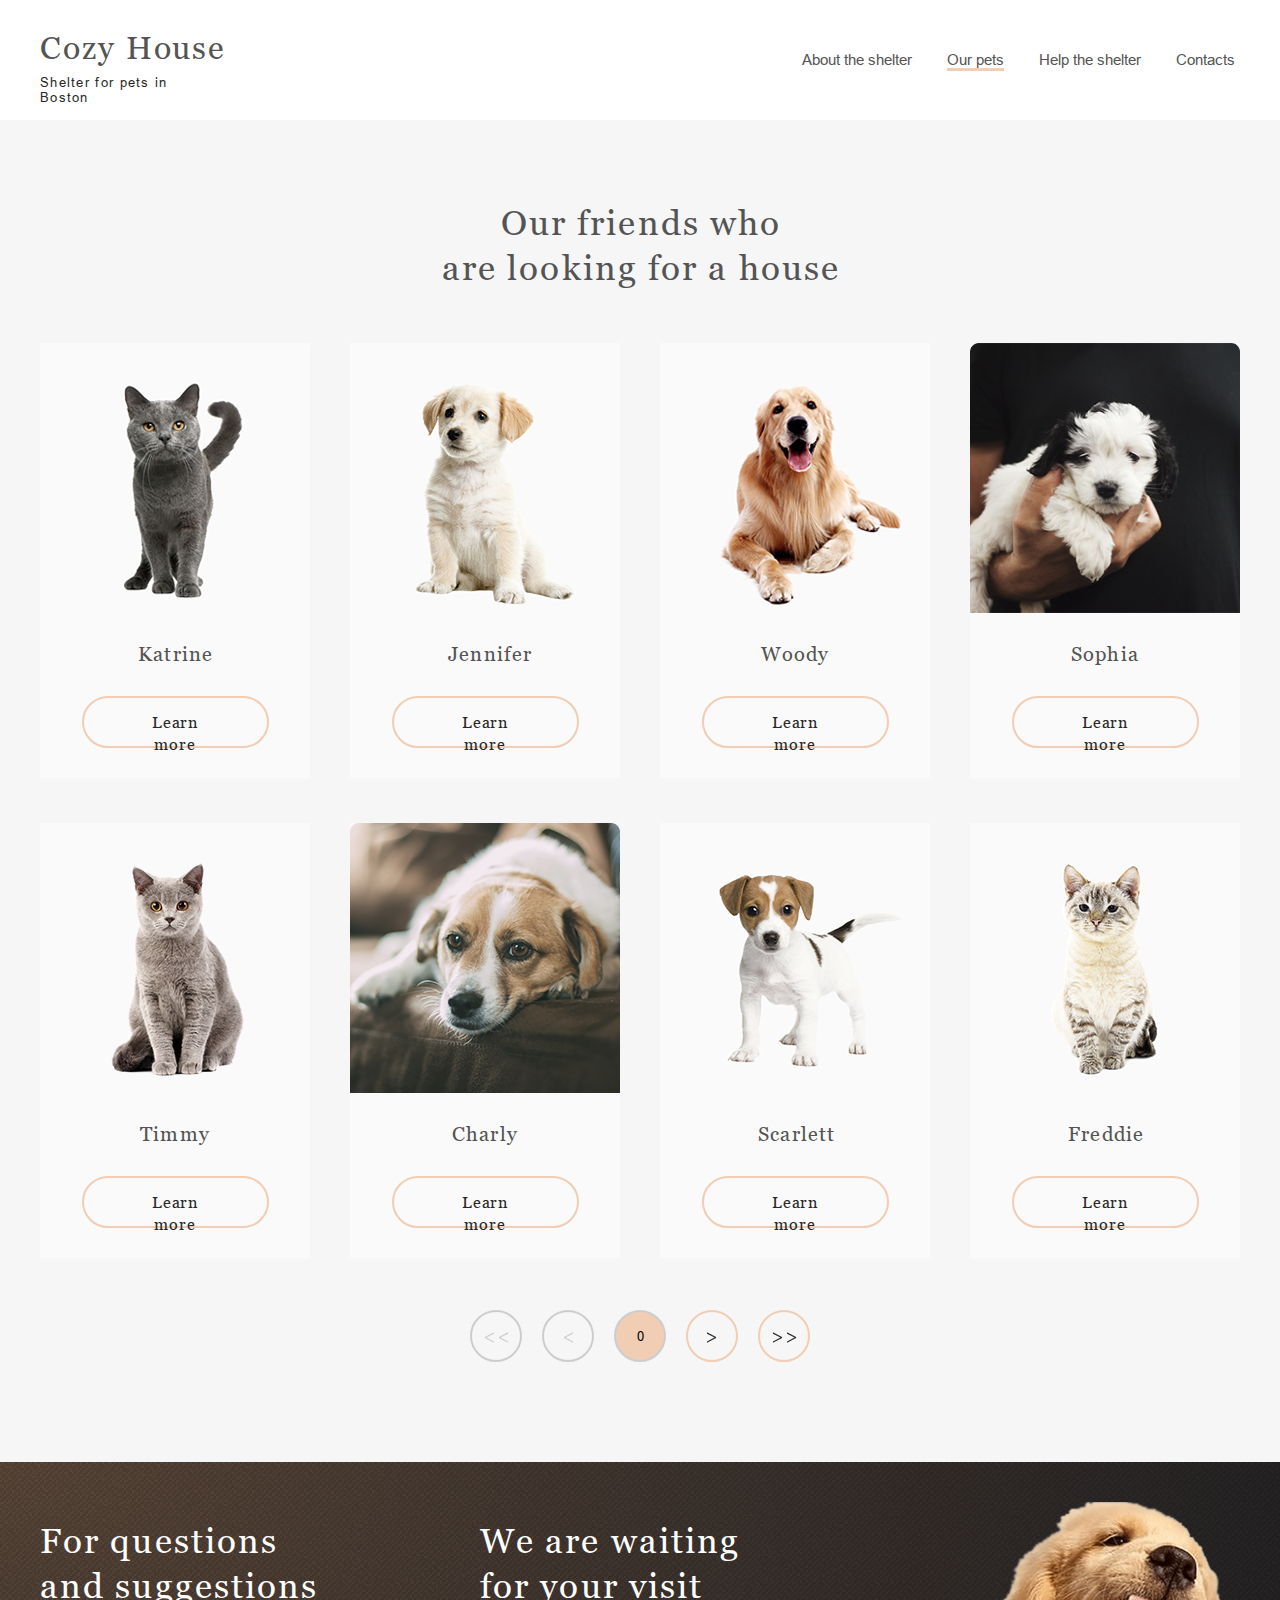
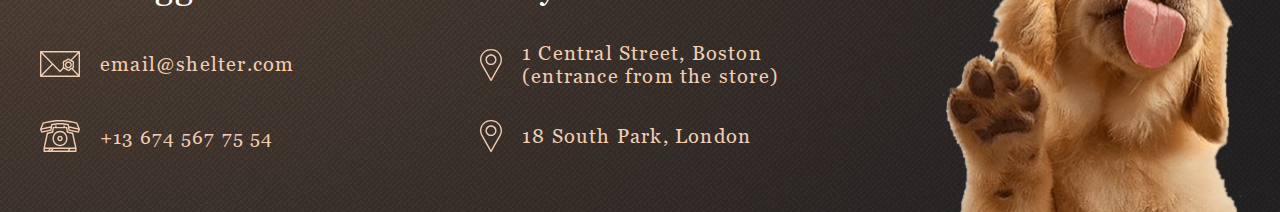
==== commit 937bf435: "feat: add page flip" ====
--- a/pet.html
+++ b/pet.html
@@ -94,27 +94,27 @@
                        </form>
                     </div>
                     <div class="our_friends_navigation">
-                        <button class="button_pets_arrow disabled">
+                        <button id="first_page" class="button_pets_arrow disabled">
                             <span class="pets_pets_arrow">
                                 <img src="./assets/1.svg" alt="">
                             </span>
                         </button>
-                        <button class="button_pets_arrow disabled">
+                        <button id="prev_page" class="button_pets_arrow disabled">
                             <span class="pets_pets_arrow">
                                 <img src="./assets/2.svg" alt="">
                             </span>
                         </button>
-                        <button class="button_pets_arrow text_color">
+                        <button id="current_page" class="button_pets_arrow text_color">
                             <span class="pets_pets_arrow one_text">
                                  1
                             </span>
                         </button>
-                        <button class="button_pets_arrow border_pets">
+                        <button id="next_page" class="button_pets_arrow border_pets">
                             <span class="pets_pets_arrow">
                                 <img src="./assets/3.svg" alt="arrow">
                             </span>
                         </button>
-                        <button class="button_pets_arrow border_pets">
+                        <button id="last_page" class="button_pets_arrow border_pets">
                             <span class="pets_pets_arrow">
                                 <img src="./assets/4.svg" alt="arrow">
                             </span>
@@ -160,7 +160,8 @@
            </div>
         </div>
  </footer>
- <script src="pets.js"></script>
+ <script src="pets-burger-menu.js"></script>
+ <script type="module" src="pagination.js"></script>
 </main>
 </body>
 </html>--- a/styles.css
+++ b/styles.css
@@ -302,6 +302,7 @@
     border: 2px solid rgba(241, 205, 179, 1);
     background: #F6F6F6;
     cursor: pointer;
+    z-index: 1;
 }
 .pets_arrow {
     height: 6px;
@@ -311,6 +312,7 @@
     position: absolute;
     color: rgba(41, 41, 41, 1);
     background: url(./assets/Arrow.svg) no-repeat;
+    pointer-events: none;
 }
 .button_arrow:hover, .pets_arrow:hover {
     cursor: pointer;
@@ -432,12 +434,14 @@
     position: absolute;
     background: #F6F6F6;
     cursor: pointer;
+    z-index: 1;
 }  
 .pets_arrow_two {
     height: 6px;
     width: 14px;
     display: block;
     background: url(./assets/Arrow2.svg) no-repeat;
+    pointer-events: none;
 }
 .get_to_know_button {
     height: 52px;
@@ -1167,7 +1171,7 @@
     width: 280px;
 
 }
-     .header_logo {
+    .header_logo {
         margin-left: -20px;
     }
     .hide_logo {
@@ -1197,6 +1201,7 @@
         width: 320px;
         transform: translateX(0%);
         transition: transform 0.7s;
+        z-index: 1;
     }
     .nav_item_title {
         font-size: 32px;
@@ -1415,6 +1420,7 @@
 .button_arrow {
     position: static;
     margin-right: 133px;
+    z-index: 0;
 }
 .pets_arrow {
     position: static;
@@ -1438,6 +1444,7 @@
 .button_arrow_two {
     position: static;
     margin-left: -143px;
+    z-index: 0;
 }
 .get_to_know_button {
     width: 260px;
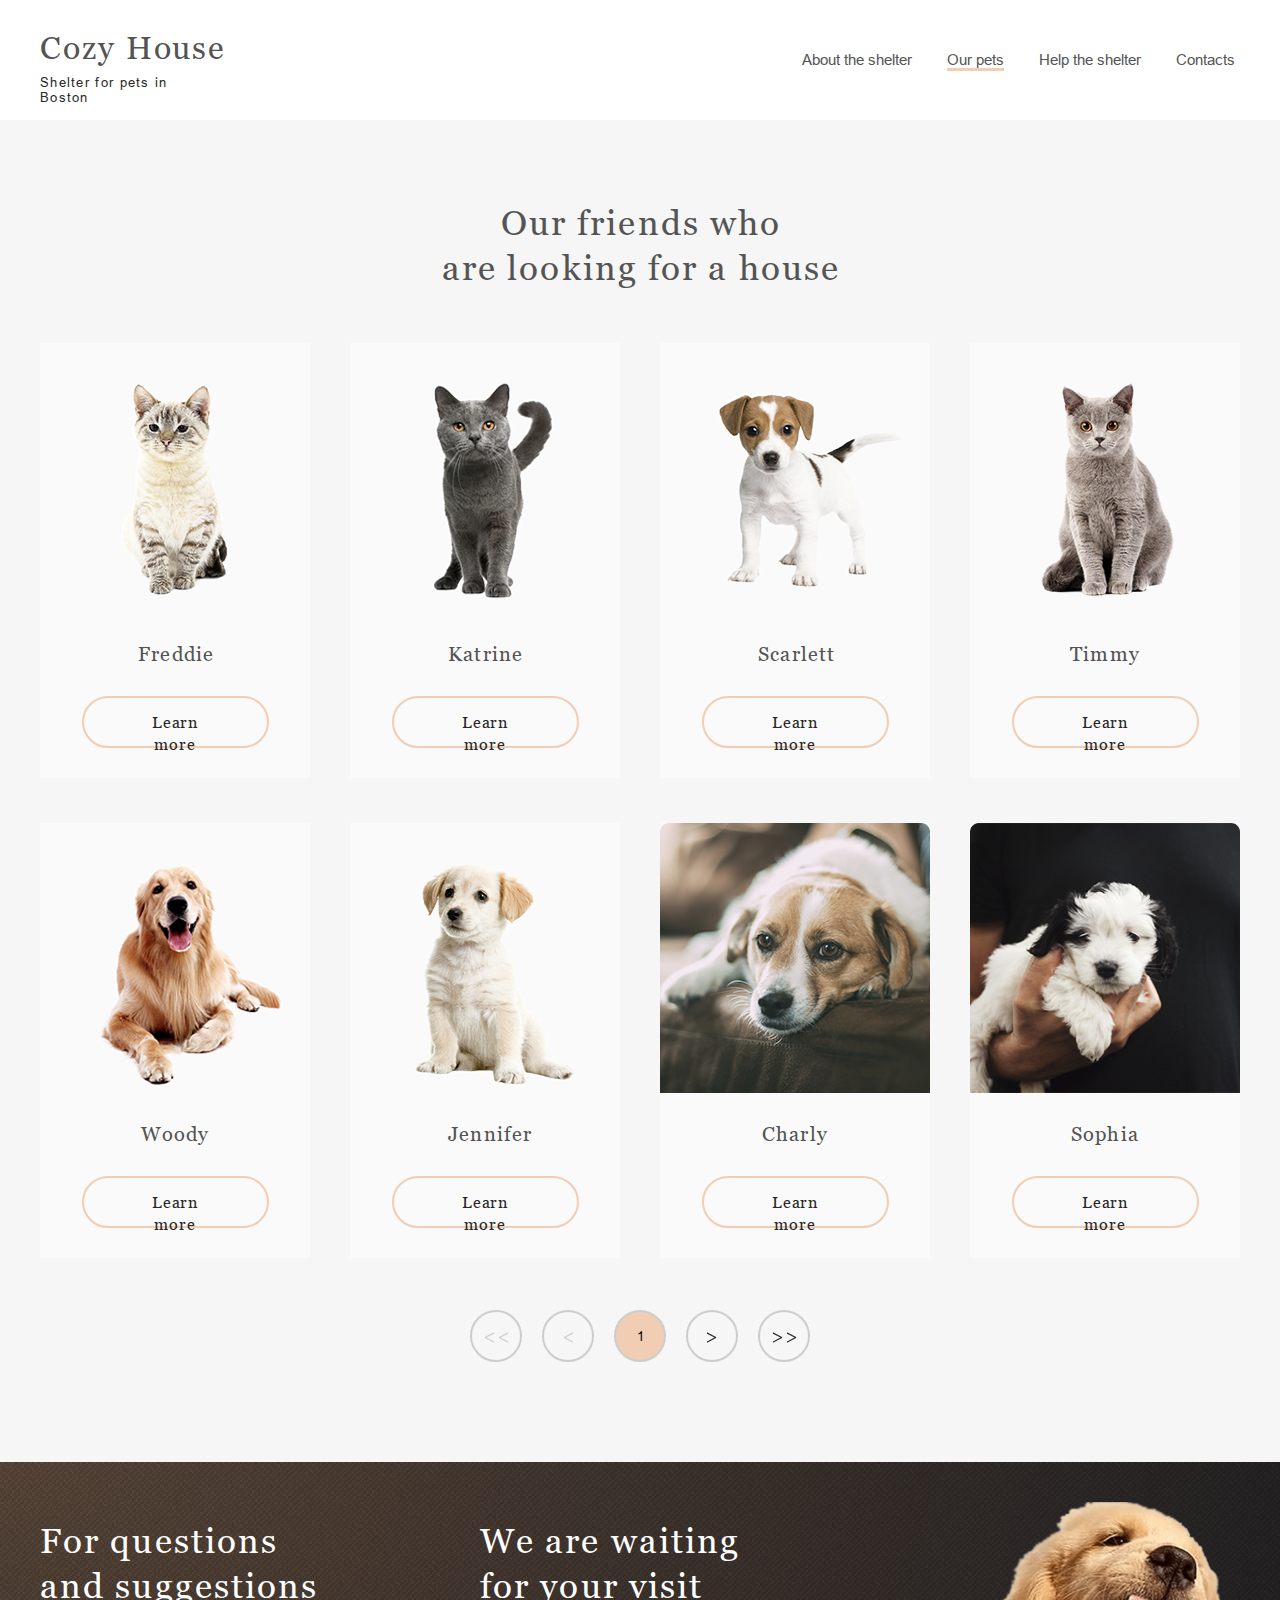
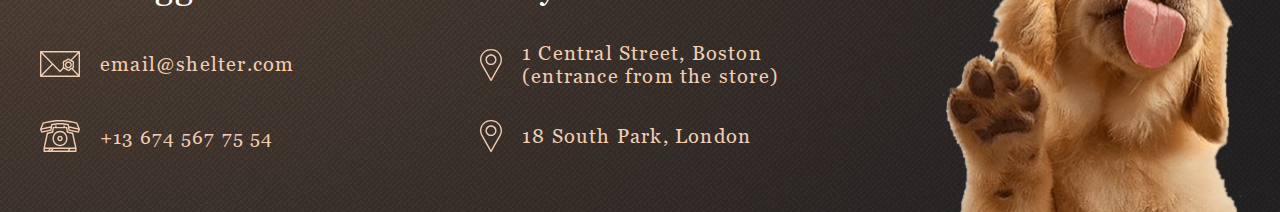
==== commit 718012bc: "refactor: fix hover" ====
--- a/pet.html
+++ b/pet.html
@@ -94,12 +94,12 @@
                        </form>
                     </div>
                     <div class="our_friends_navigation">
-                        <button id="first_page" class="button_pets_arrow disabled">
+                        <button id="first_page" class="button_pets_arrow">
                             <span class="pets_pets_arrow">
                                 <img src="./assets/1.svg" alt="">
                             </span>
                         </button>
-                        <button id="prev_page" class="button_pets_arrow disabled">
+                        <button id="prev_page" class="button_pets_arrow">
                             <span class="pets_pets_arrow">
                                 <img src="./assets/2.svg" alt="">
                             </span>
@@ -109,12 +109,12 @@
                                  1
                             </span>
                         </button>
-                        <button id="next_page" class="button_pets_arrow border_pets">
+                        <button id="next_page" class="button_pets_arrow">
                             <span class="pets_pets_arrow">
                                 <img src="./assets/3.svg" alt="arrow">
                             </span>
                         </button>
-                        <button id="last_page" class="button_pets_arrow border_pets">
+                        <button id="last_page" class="button_pets_arrow">
                             <span class="pets_pets_arrow">
                                 <img src="./assets/4.svg" alt="arrow">
                             </span>
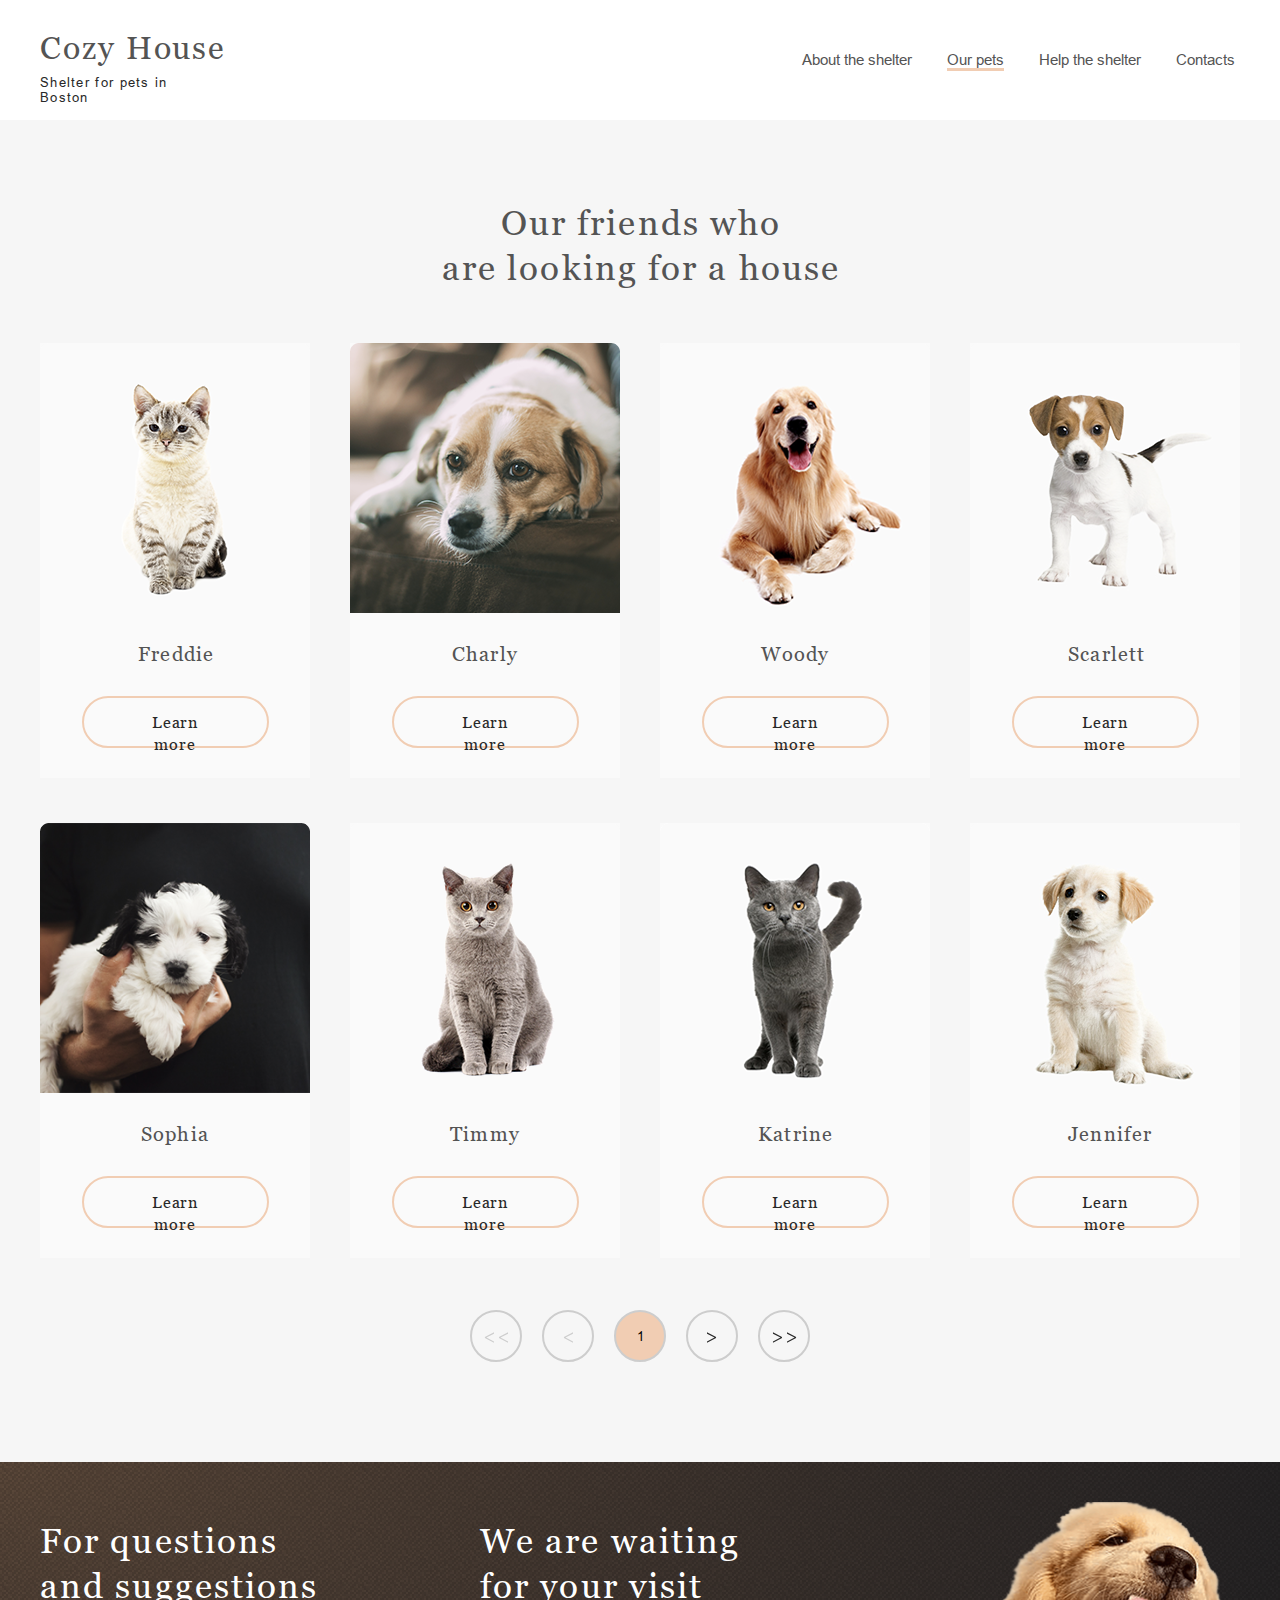
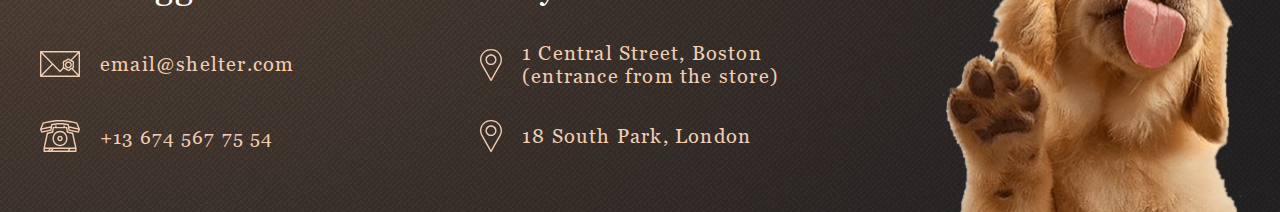
==== commit 8759f9d0: "feat: add pets popup" ====
--- a/pet.html
+++ b/pet.html
@@ -122,6 +122,13 @@
                     </div>
                 </div>
             </div>
+            <div class="popup">
+                <div class="close_btn">
+                    X
+                </div>
+               <div class="popup_info">
+               </div>
+        </div>
         </section>
     <footer class="footer" id="footer">
         <div class="footer_container">
@@ -162,6 +169,7 @@
  </footer>
  <script src="pets-burger-menu.js"></script>
  <script type="module" src="pagination.js"></script>
+ <script type="module" src="pets-popup.js"></script>
 </main>
 </body>
 </html>--- a/styles.css
+++ b/styles.css
@@ -478,7 +478,7 @@
     height: 500px;
     background: #FAFAFA;
     box-shadow: 0px 2px 35px 14px rgba(13, 13, 13, 0.04);
-    z-index: 5;
+    z-index: 1000;
     display: none;
     
 }
@@ -516,6 +516,19 @@
     align-items: flex-start;
 }
 .popup_active {
+    display: block;
+}
+.overlay {
+    position: fixed;
+    top: 0;
+    left: 0;
+    width: 100%;
+    height: 100%;
+    background-color: rgba(0, 0, 0, 0.5); 
+    z-index: 999;
+    display: none;
+}
+.overlay_active {
     display: block;
 }
 .popup-content {
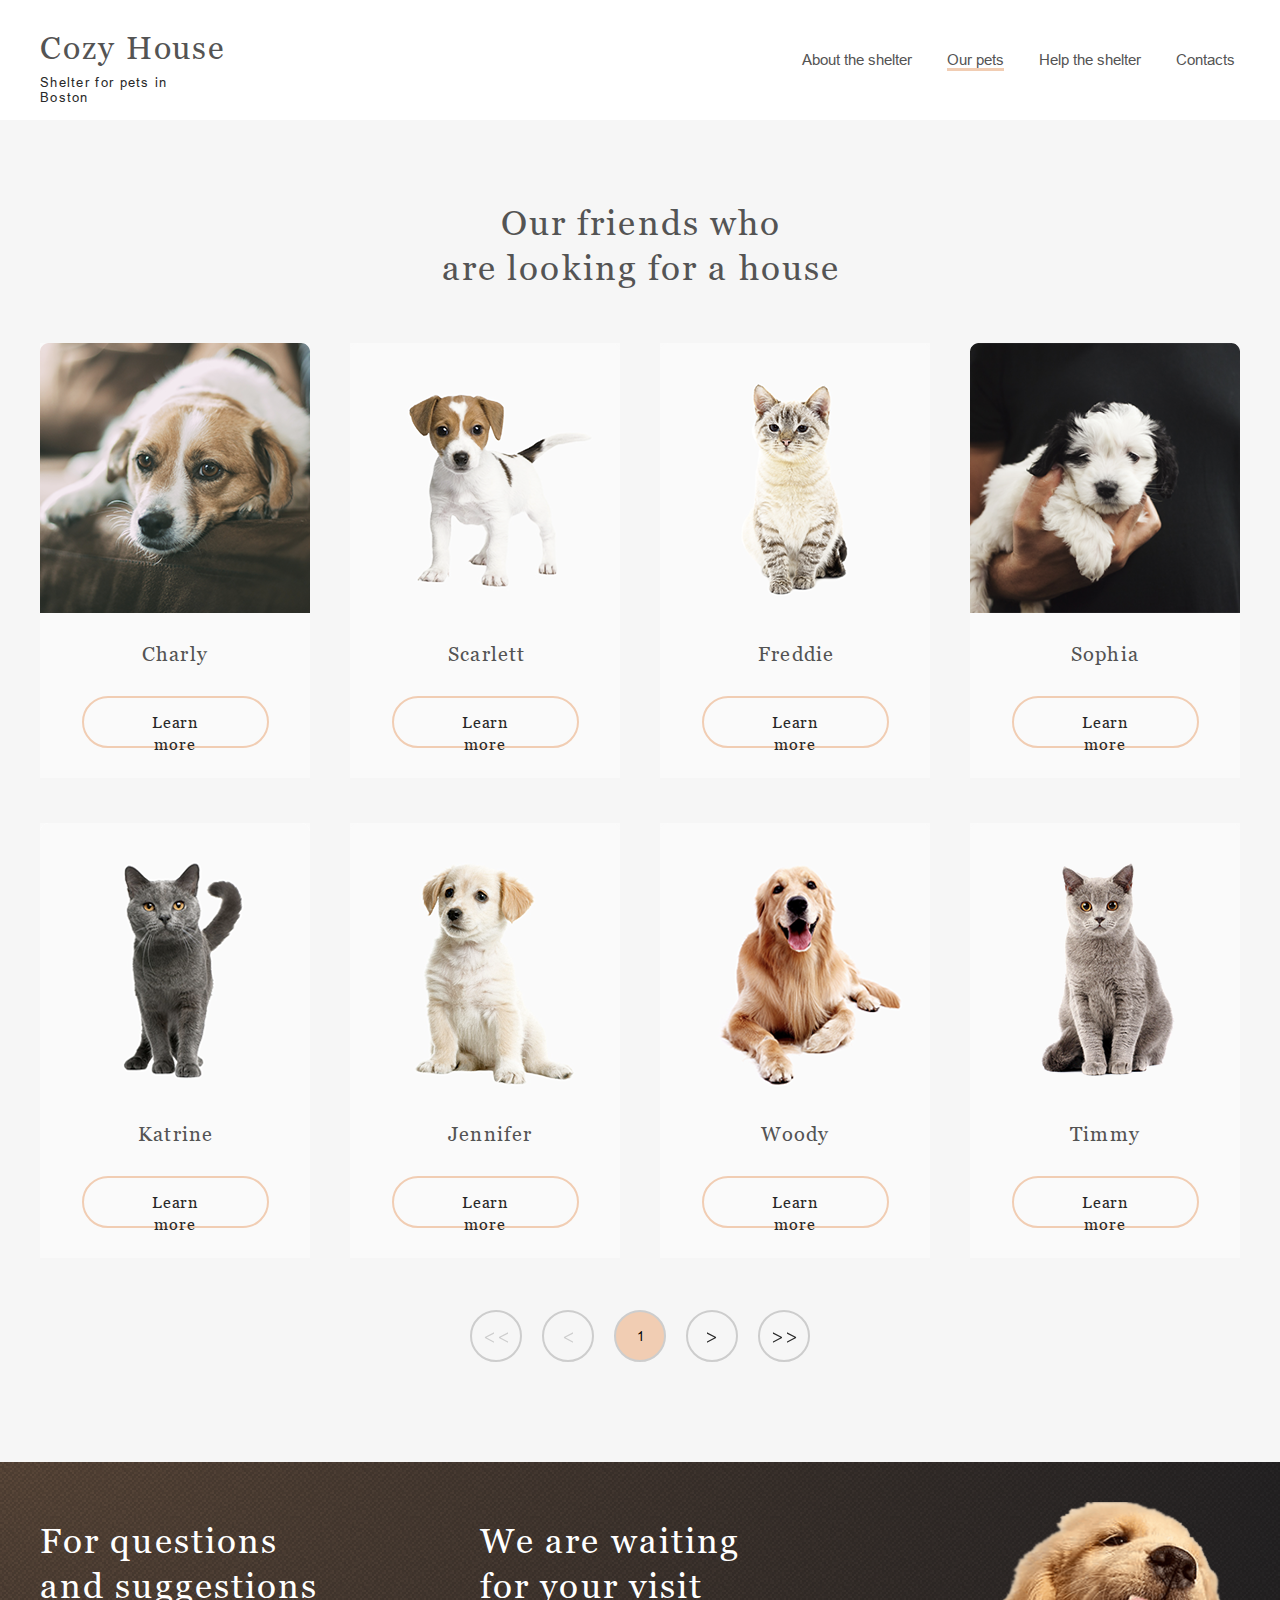
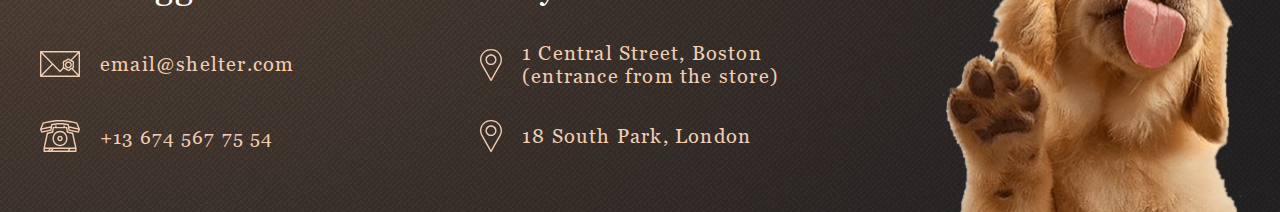
==== commit 4a41cf5f: "refactor: change README" ====
--- a/pet.html
+++ b/pet.html
@@ -168,8 +168,8 @@
         </div>
  </footer>
  <script src="pets-burger-menu.js"></script>
- <script type="module" src="pagination.js"></script>
- <script type="module" src="pets-popup.js"></script>
+ <script type="module" src="./pagination.js"></script>
+ <script type="module" src="./pets-popup.js"></script>
 </main>
 </body>
 </html>